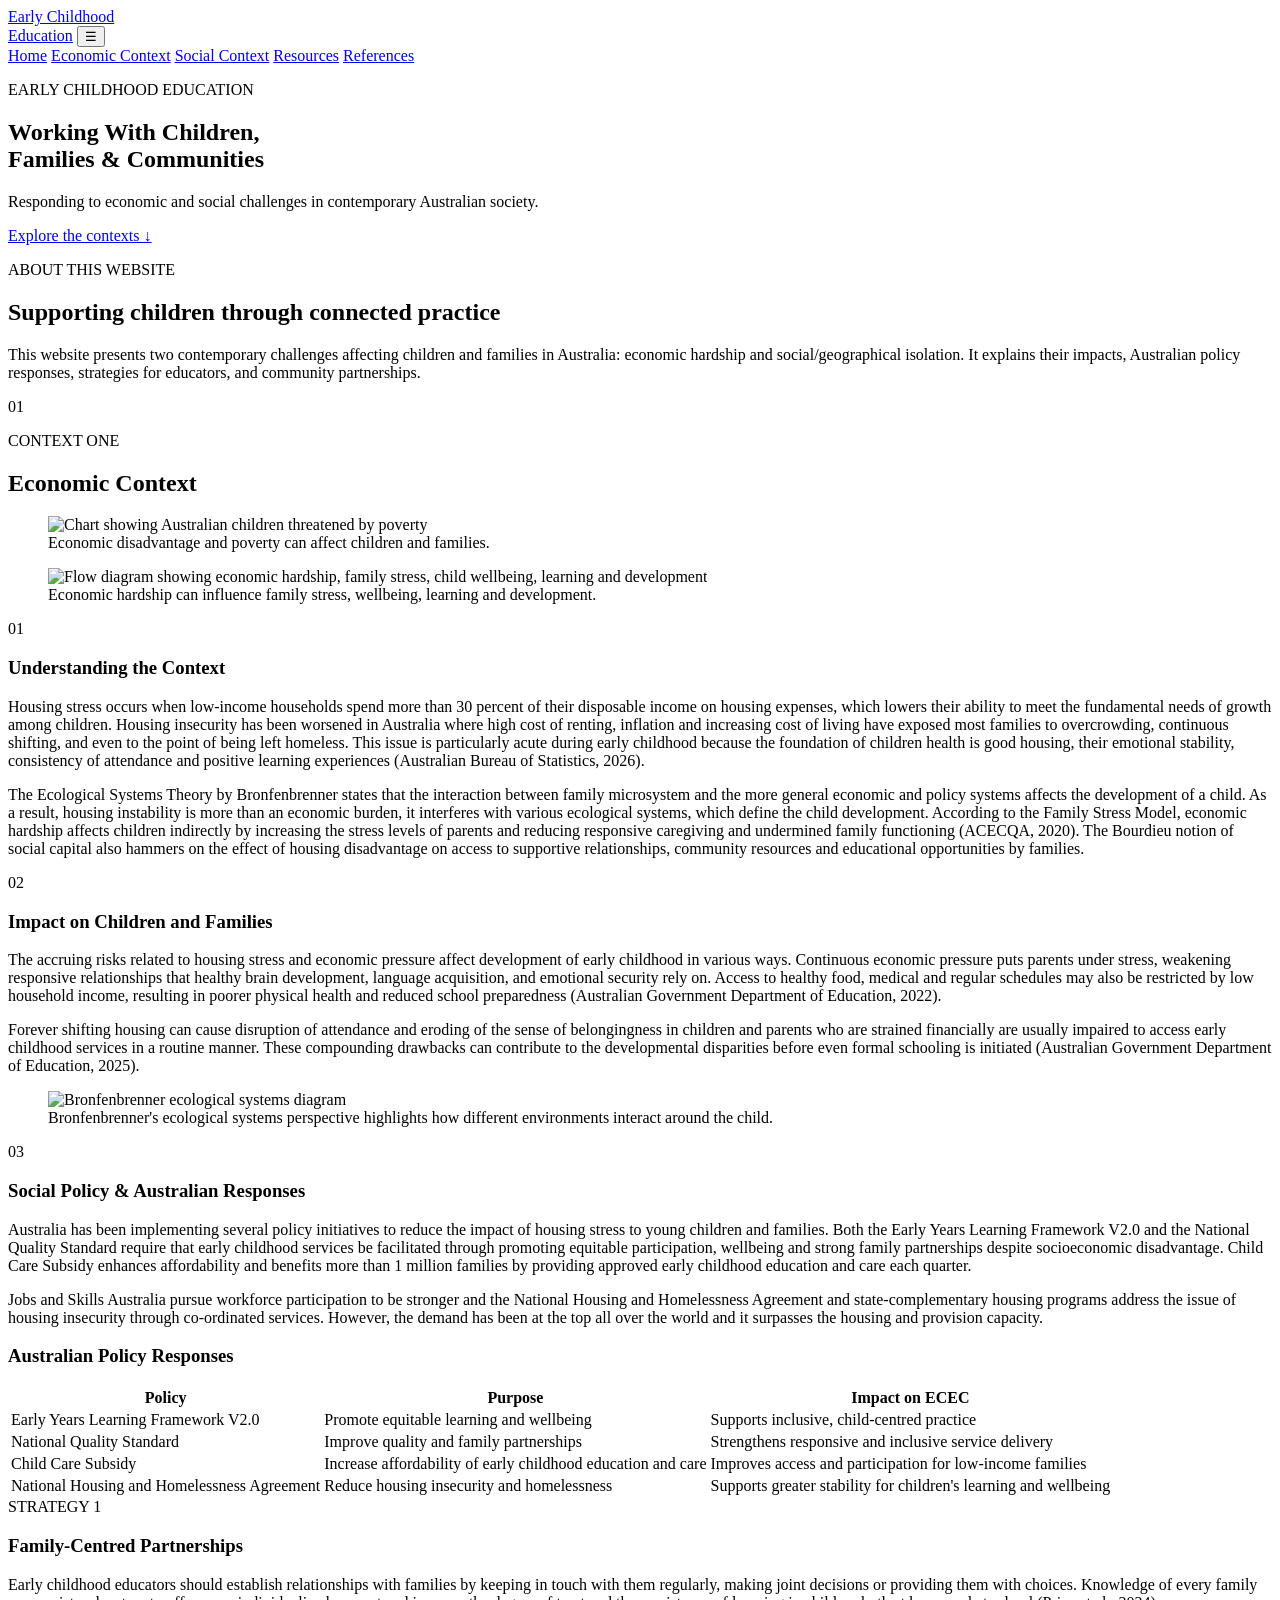
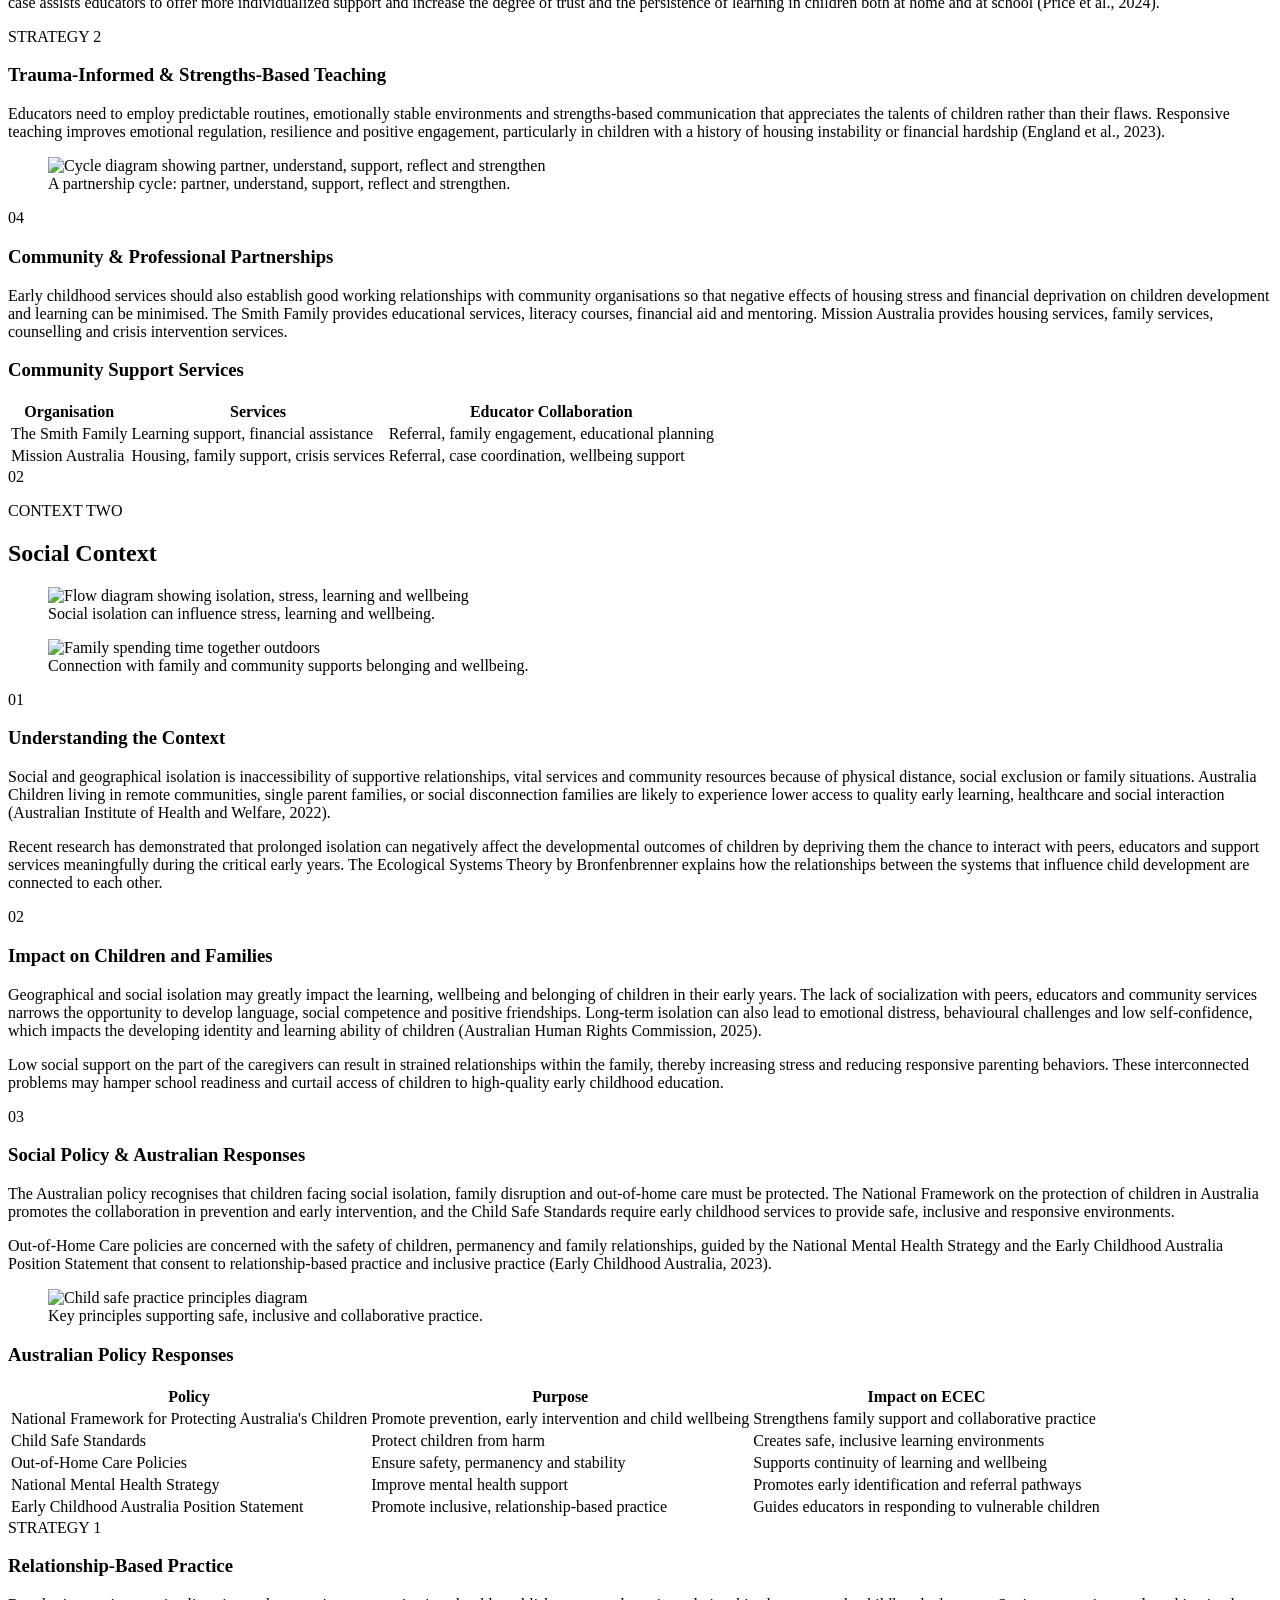
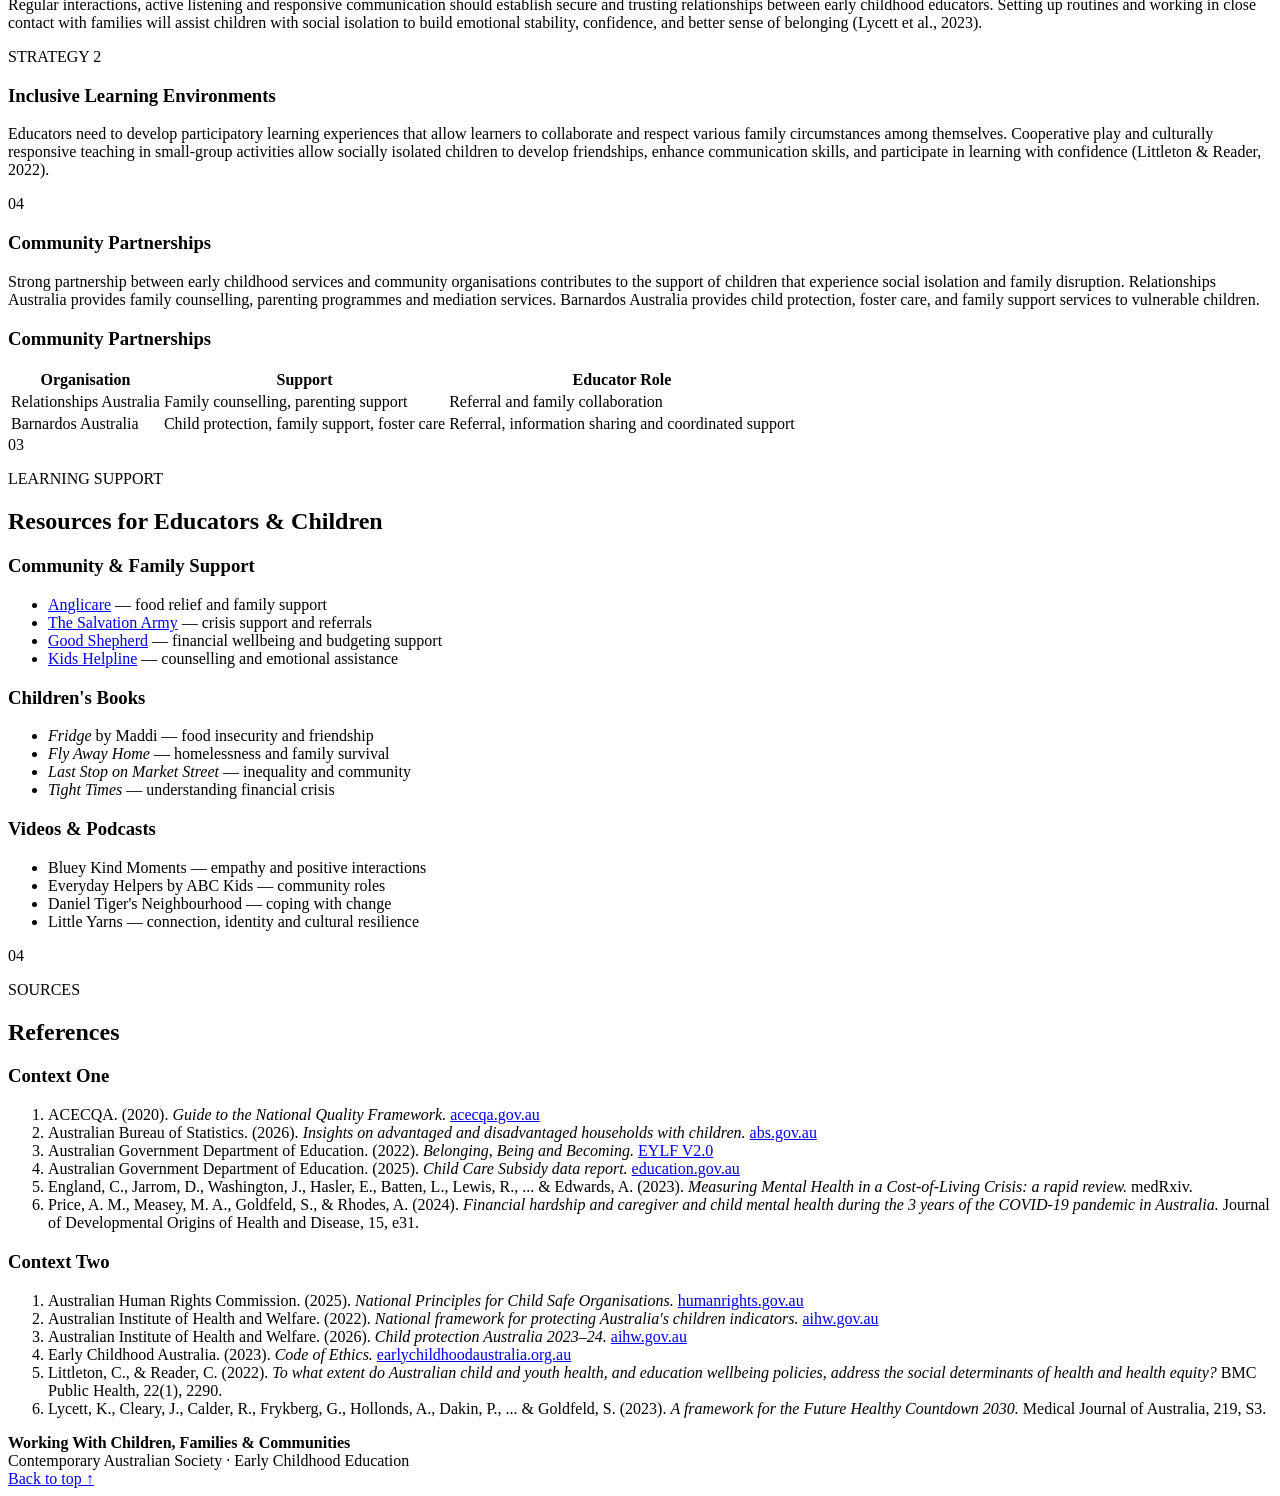
==== index.html @ 3164e2db "Rename index[1].html to index.html" ====
<!DOCTYPE html>
<html lang="en">
<head>
  <meta charset="UTF-8">
  <meta name="viewport" content="width=device-width, initial-scale=1.0">
  <title>Working With Children, Families & Communities</title>
  <link rel="preconnect" href="https://fonts.googleapis.com">
  <link rel="preconnect" href="https://fonts.gstatic.com" crossorigin>
  <link href="https://fonts.googleapis.com/css2?family=DM+Sans:wght@400;500;600;700&family=Playfair+Display:wght@600;700&display=swap" rel="stylesheet">
  <link rel="stylesheet" href="styles.css">
</head>
<body>
<header class="site-header">
  <div class="nav-wrap">
    <a class="brand" href="#home">Early Childhood<br><span>Education</span></a>
    <button class="menu-toggle" aria-label="Open menu">☰</button>
    <nav id="nav">
      <a href="#home">Home</a>
      <a href="#economic">Economic Context</a>
      <a href="#social">Social Context</a>
      <a href="#resources">Resources</a>
      <a href="#references">References</a>
    </nav>
  </div>
</header>

<main>
<section id="home" class="hero">
  <div class="hero-inner">
    <p class="eyebrow">EARLY CHILDHOOD EDUCATION</p>
    <h1>Working With Children,<br>Families & Communities</h1>
    <p class="hero-text">Responding to economic and social challenges in contemporary Australian society.</p>
    <a class="button" href="#economic">Explore the contexts ↓</a>
  </div>
</section>

<section class="intro">
  <div>
    <p class="eyebrow">ABOUT THIS WEBSITE</p>
    <h2>Supporting children through connected practice</h2>
  </div>
  <p>This website presents two contemporary challenges affecting children and families in Australia: economic hardship and social/geographical isolation. It explains their impacts, Australian policy responses, strategies for educators, and community partnerships.</p>
</section>

<section id="economic" class="content-section">
  <div class="section-heading">
    <span class="number">01</span>
    <div><p class="eyebrow">CONTEXT ONE</p><h2>Economic Context</h2></div>
  </div>

  <div class="feature">
<div class="visual-row">
    <figure><img src="images/image1.jpeg" alt="Chart showing Australian children threatened by poverty"><figcaption>Economic disadvantage and poverty can affect children and families.</figcaption></figure>
    <figure><img src="images/image2.jpeg" alt="Flow diagram showing economic hardship, family stress, child wellbeing, learning and development"><figcaption>Economic hardship can influence family stress, wellbeing, learning and development.</figcaption></figure>
  </div>

      <div class="feature-title"><span>01</span><h3>Understanding the Context</h3></div>
    <p>Housing stress occurs when low-income households spend more than 30 percent of their disposable income on housing expenses, which lowers their ability to meet the fundamental needs of growth among children. Housing insecurity has been worsened in Australia where high cost of renting, inflation and increasing cost of living have exposed most families to overcrowding, continuous shifting, and even to the point of being left homeless. This issue is particularly acute during early childhood because the foundation of children health is good housing, their emotional stability, consistency of attendance and positive learning experiences (Australian Bureau of Statistics, 2026).</p>
    <p>The Ecological Systems Theory by Bronfenbrenner states that the interaction between family microsystem and the more general economic and policy systems affects the development of a child. As a result, housing instability is more than an economic burden, it interferes with various ecological systems, which define the child development. According to the Family Stress Model, economic hardship affects children indirectly by increasing the stress levels of parents and reducing responsive caregiving and undermined family functioning (ACECQA, 2020). The Bourdieu notion of social capital also hammers on the effect of housing disadvantage on access to supportive relationships, community resources and educational opportunities by families.</p>
  </div>

  <div class="feature alt">
    <div class="feature-title"><span>02</span><h3>Impact on Children and Families</h3></div>
    <p>The accruing risks related to housing stress and economic pressure affect development of early childhood in various ways. Continuous economic pressure puts parents under stress, weakening responsive relationships that healthy brain development, language acquisition, and emotional security rely on. Access to healthy food, medical and regular schedules may also be restricted by low household income, resulting in poorer physical health and reduced school preparedness (Australian Government Department of Education, 2022).</p>
    <p>Forever shifting housing can cause disruption of attendance and eroding of the sense of belongingness in children and parents who are strained financially are usually impaired to access early childhood services in a routine manner. These compounding drawbacks can contribute to the developmental disparities before even formal schooling is initiated (Australian Government Department of Education, 2025).</p>
  </div>

  <div class="visual-single">
    <figure><img src="images/image5.jpeg" alt="Bronfenbrenner ecological systems diagram"><figcaption>Bronfenbrenner's ecological systems perspective highlights how different environments interact around the child.</figcaption></figure>
  </div>

  <div class="feature">
    <div class="feature-title"><span>03</span><h3>Social Policy & Australian Responses</h3></div>
    <p>Australia has been implementing several policy initiatives to reduce the impact of housing stress to young children and families. Both the Early Years Learning Framework V2.0 and the National Quality Standard require that early childhood services be facilitated through promoting equitable participation, wellbeing and strong family partnerships despite socioeconomic disadvantage. Child Care Subsidy enhances affordability and benefits more than 1 million families by providing approved early childhood education and care each quarter.</p>
    <p>Jobs and Skills Australia pursue workforce participation to be stronger and the National Housing and Homelessness Agreement and state-complementary housing programs address the issue of housing insecurity through co-ordinated services. However, the demand has been at the top all over the world and it surpasses the housing and provision capacity.</p>
  </div>

  <div class="table-card">
    <h3>Australian Policy Responses</h3>
    <div class="table-scroll"><table>
      <thead><tr><th>Policy</th><th>Purpose</th><th>Impact on ECEC</th></tr></thead>
      <tbody>
        <tr><td>Early Years Learning Framework V2.0</td><td>Promote equitable learning and wellbeing</td><td>Supports inclusive, child-centred practice</td></tr>
        <tr><td>National Quality Standard</td><td>Improve quality and family partnerships</td><td>Strengthens responsive and inclusive service delivery</td></tr>
        <tr><td>Child Care Subsidy</td><td>Increase affordability of early childhood education and care</td><td>Improves access and participation for low-income families</td></tr>
        <tr><td>National Housing and Homelessness Agreement</td><td>Reduce housing insecurity and homelessness</td><td>Supports greater stability for children's learning and wellbeing</td></tr>
      </tbody>
    </table></div>
  </div>

  <div class="two-col">
    <article class="mini-card">
      <span class="tag">STRATEGY 1</span><h3>Family-Centred Partnerships</h3>
      <p>Early childhood educators should establish relationships with families by keeping in touch with them regularly, making joint decisions or providing them with choices. Knowledge of every family case assists educators to offer more individualized support and increase the degree of trust and the persistence of learning in children both at home and at school (Price et al., 2024).</p>
    </article>
    <article class="mini-card">
      <span class="tag">STRATEGY 2</span><h3>Trauma-Informed & Strengths-Based Teaching</h3>
      <p>Educators need to employ predictable routines, emotionally stable environments and strengths-based communication that appreciates the talents of children rather than their flaws. Responsive teaching improves emotional regulation, resilience and positive engagement, particularly in children with a history of housing instability or financial hardship (England et al., 2023).</p>
    </article>
  </div>

  <div class="visual-single">
    <figure><img src="images/image4.jpeg" alt="Cycle diagram showing partner, understand, support, reflect and strengthen"><figcaption>A partnership cycle: partner, understand, support, reflect and strengthen.</figcaption></figure>
  </div>

  <div class="feature highlight">
    <div class="feature-title"><span>04</span><h3>Community & Professional Partnerships</h3></div>
    <p>Early childhood services should also establish good working relationships with community organisations so that negative effects of housing stress and financial deprivation on children development and learning can be minimised. The Smith Family provides educational services, literacy courses, financial aid and mentoring. Mission Australia provides housing services, family services, counselling and crisis intervention services.</p>
  </div>

  <div class="table-card">
    <h3>Community Support Services</h3>
    <div class="table-scroll"><table>
      <thead><tr><th>Organisation</th><th>Services</th><th>Educator Collaboration</th></tr></thead>
      <tbody>
        <tr><td>The Smith Family</td><td>Learning support, financial assistance</td><td>Referral, family engagement, educational planning</td></tr>
        <tr><td>Mission Australia</td><td>Housing, family support, crisis services</td><td>Referral, case coordination, wellbeing support</td></tr>
      </tbody>
    </table></div>
  </div>
</section>

<section id="social" class="content-section soft">
  <div class="section-heading">
    <span class="number">02</span>
    <div><p class="eyebrow">CONTEXT TWO</p><h2>Social Context</h2></div>
  </div>
  <div class="visual-row">
    <figure><img src="images/image6.jpeg" alt="Flow diagram showing isolation, stress, learning and wellbeing"><figcaption>Social isolation can influence stress, learning and wellbeing.</figcaption></figure>
    <figure><img src="images/image3.jpeg" alt="Family spending time together outdoors"><figcaption>Connection with family and community supports belonging and wellbeing.</figcaption></figure>
  </div>

  <div class="feature">
    <div class="feature-title"><span>01</span><h3>Understanding the Context</h3></div>
    <p>Social and geographical isolation is inaccessibility of supportive relationships, vital services and community resources because of physical distance, social exclusion or family situations. Australia Children living in remote communities, single parent families, or social disconnection families are likely to experience lower access to quality early learning, healthcare and social interaction (Australian Institute of Health and Welfare, 2022).</p>
    <p>Recent research has demonstrated that prolonged isolation can negatively affect the developmental outcomes of children by depriving them the chance to interact with peers, educators and support services meaningfully during the critical early years. The Ecological Systems Theory by Bronfenbrenner explains how the relationships between the systems that influence child development are connected to each other.</p>
  </div>

  <div class="feature alt">
    <div class="feature-title"><span>02</span><h3>Impact on Children and Families</h3></div>
    <p>Geographical and social isolation may greatly impact the learning, wellbeing and belonging of children in their early years. The lack of socialization with peers, educators and community services narrows the opportunity to develop language, social competence and positive friendships. Long-term isolation can also lead to emotional distress, behavioural challenges and low self-confidence, which impacts the developing identity and learning ability of children (Australian Human Rights Commission, 2025).</p>
    <p>Low social support on the part of the caregivers can result in strained relationships within the family, thereby increasing stress and reducing responsive parenting behaviors. These interconnected problems may hamper school readiness and curtail access of children to high-quality early childhood education.</p>
  </div>

  <div class="feature">
    <div class="feature-title"><span>03</span><h3>Social Policy & Australian Responses</h3></div>
    <p>The Australian policy recognises that children facing social isolation, family disruption and out-of-home care must be protected. The National Framework on the protection of children in Australia promotes the collaboration in prevention and early intervention, and the Child Safe Standards require early childhood services to provide safe, inclusive and responsive environments.</p>
    <p>Out-of-Home Care policies are concerned with the safety of children, permanency and family relationships, guided by the National Mental Health Strategy and the Early Childhood Australia Position Statement that consent to relationship-based practice and inclusive practice (Early Childhood Australia, 2023).</p>
  </div>

  <div class="visual-single">
    <figure><img src="images/image7.png" alt="Child safe practice principles diagram"><figcaption>Key principles supporting safe, inclusive and collaborative practice.</figcaption></figure>
  </div>

  <div class="table-card">
    <h3>Australian Policy Responses</h3>
    <div class="table-scroll"><table>
      <thead><tr><th>Policy</th><th>Purpose</th><th>Impact on ECEC</th></tr></thead>
      <tbody>
        <tr><td>National Framework for Protecting Australia's Children</td><td>Promote prevention, early intervention and child wellbeing</td><td>Strengthens family support and collaborative practice</td></tr>
        <tr><td>Child Safe Standards</td><td>Protect children from harm</td><td>Creates safe, inclusive learning environments</td></tr>
        <tr><td>Out-of-Home Care Policies</td><td>Ensure safety, permanency and stability</td><td>Supports continuity of learning and wellbeing</td></tr>
        <tr><td>National Mental Health Strategy</td><td>Improve mental health support</td><td>Promotes early identification and referral pathways</td></tr>
        <tr><td>Early Childhood Australia Position Statement</td><td>Promote inclusive, relationship-based practice</td><td>Guides educators in responding to vulnerable children</td></tr>
      </tbody>
    </table></div>
  </div>

  <div class="two-col">
    <article class="mini-card">
      <span class="tag">STRATEGY 1</span><h3>Relationship-Based Practice</h3>
      <p>Regular interactions, active listening and responsive communication should establish secure and trusting relationships between early childhood educators. Setting up routines and working in close contact with families will assist children with social isolation to build emotional stability, confidence, and better sense of belonging (Lycett et al., 2023).</p>
    </article>
    <article class="mini-card">
      <span class="tag">STRATEGY 2</span><h3>Inclusive Learning Environments</h3>
      <p>Educators need to develop participatory learning experiences that allow learners to collaborate and respect various family circumstances among themselves. Cooperative play and culturally responsive teaching in small-group activities allow socially isolated children to develop friendships, enhance communication skills, and participate in learning with confidence (Littleton & Reader, 2022).</p>
    </article>
  </div>

  <div class="feature highlight">
    <div class="feature-title"><span>04</span><h3>Community Partnerships</h3></div>
    <p>Strong partnership between early childhood services and community organisations contributes to the support of children that experience social isolation and family disruption. Relationships Australia provides family counselling, parenting programmes and mediation services. Barnardos Australia provides child protection, foster care, and family support services to vulnerable children.</p>
  </div>

  <div class="table-card">
    <h3>Community Partnerships</h3>
    <div class="table-scroll"><table>
      <thead><tr><th>Organisation</th><th>Support</th><th>Educator Role</th></tr></thead>
      <tbody>
        <tr><td>Relationships Australia</td><td>Family counselling, parenting support</td><td>Referral and family collaboration</td></tr>
        <tr><td>Barnardos Australia</td><td>Child protection, family support, foster care</td><td>Referral, information sharing and coordinated support</td></tr>
      </tbody>
    </table></div>
  </div>
</section>

<section id="resources" class="resources">
  <div class="section-heading">
    <span class="number">03</span>
    <div><p class="eyebrow">LEARNING SUPPORT</p><h2>Resources for Educators & Children</h2></div>
  </div>
  <div class="resource-grid">
    <article><h3>Community & Family Support</h3><ul>
      <li><a href="https://www.anglicare.asn.au/" target="_blank" rel="noopener">Anglicare</a> — food relief and family support</li>
      <li><a href="https://www.salvationarmy.org.au/" target="_blank" rel="noopener">The Salvation Army</a> — crisis support and referrals</li>
      <li><a href="https://goodshep.org.au/" target="_blank" rel="noopener">Good Shepherd</a> — financial wellbeing and budgeting support</li>
      <li><a href="https://kidshelpline.com.au/" target="_blank" rel="noopener">Kids Helpline</a> — counselling and emotional assistance</li>
    </ul></article>
    <article><h3>Children's Books</h3><ul>
      <li><em>Fridge</em> by Maddi — food insecurity and friendship</li>
      <li><em>Fly Away Home</em> — homelessness and family survival</li>
      <li><em>Last Stop on Market Street</em> — inequality and community</li>
      <li><em>Tight Times</em> — understanding financial crisis</li>
    </ul></article>
    <article><h3>Videos & Podcasts</h3><ul>
      <li>Bluey Kind Moments — empathy and positive interactions</li>
      <li>Everyday Helpers by ABC Kids — community roles</li>
      <li>Daniel Tiger's Neighbourhood — coping with change</li>
      <li>Little Yarns — connection, identity and cultural resilience</li>
    </ul></article>
  </div>
</section>

<section id="references" class="references">
  <div class="section-heading">
    <span class="number">04</span>
    <div><p class="eyebrow">SOURCES</p><h2>References</h2></div>
  </div>
  <div class="reference-list">
    <h3>Context One</h3>
    <ol>
      <li>ACECQA. (2020). <em>Guide to the National Quality Framework.</em> <a href="https://www.acecqa.gov.au/nqf/about/guide" target="_blank">acecqa.gov.au</a></li>
      <li>Australian Bureau of Statistics. (2026). <em>Insights on advantaged and disadvantaged households with children.</em> <a href="https://www.abs.gov.au/articles/insights-advantaged-and-disadvantaged-households-children" target="_blank">abs.gov.au</a></li>
      <li>Australian Government Department of Education. (2022). <em>Belonging, Being and Becoming.</em> <a href="https://www.acecqa.gov.au/sites/default/files/2023-01/EYLF-2022-V2.0.pdf" target="_blank">EYLF V2.0</a></li>
      <li>Australian Government Department of Education. (2025). <em>Child Care Subsidy data report.</em> <a href="https://www.education.gov.au/early-childhood/about/data-and-reports/quarterly-reports/child-care-subsidy-data-report-december-quarter-2025" target="_blank">education.gov.au</a></li>
      <li>England, C., Jarrom, D., Washington, J., Hasler, E., Batten, L., Lewis, R., ... &amp; Edwards, A. (2023). <em>Measuring Mental Health in a Cost-of-Living Crisis: a rapid review.</em> medRxiv.</li>
      <li>Price, A. M., Measey, M. A., Goldfeld, S., &amp; Rhodes, A. (2024). <em>Financial hardship and caregiver and child mental health during the 3 years of the COVID-19 pandemic in Australia.</em> Journal of Developmental Origins of Health and Disease, 15, e31.</li>
    </ol>
    <h3>Context Two</h3>
    <ol>
      <li>Australian Human Rights Commission. (2025). <em>National Principles for Child Safe Organisations.</em> <a href="https://humanrights.gov.au/__data/assets/file/0022/57532/National-Principles-for-Child-Safe-Organisations.pdf" target="_blank">humanrights.gov.au</a></li>
      <li>Australian Institute of Health and Welfare. (2022). <em>National framework for protecting Australia's children indicators.</em> <a href="https://www.aihw.gov.au/reports/child-protection/nfpac/contents/national-standards-indicators-data-visualisations" target="_blank">aihw.gov.au</a></li>
      <li>Australian Institute of Health and Welfare. (2026). <em>Child protection Australia 2023–24.</em> <a href="https://www.aihw.gov.au/reports/child-protection/child-protection-australia-2023-24/contents/child-protection-system-in-australia" target="_blank">aihw.gov.au</a></li>
      <li>Early Childhood Australia. (2023). <em>Code of Ethics.</em> <a href="https://www.earlychildhoodaustralia.org.au/advocacy/eca-code-of-ethics/" target="_blank">earlychildhoodaustralia.org.au</a></li>
      <li>Littleton, C., &amp; Reader, C. (2022). <em>To what extent do Australian child and youth health, and education wellbeing policies, address the social determinants of health and health equity?</em> BMC Public Health, 22(1), 2290.</li>
      <li>Lycett, K., Cleary, J., Calder, R., Frykberg, G., Hollonds, A., Dakin, P., ... &amp; Goldfeld, S. (2023). <em>A framework for the Future Healthy Countdown 2030.</em> Medical Journal of Australia, 219, S3.</li>
    </ol>
  </div>
</section>
</main>

<footer>
  <div><strong>Working With Children, Families & Communities</strong><br><span>Contemporary Australian Society · Early Childhood Education</span></div>
  <a href="#home">Back to top ↑</a>
</footer>
<script src="script.js"></script>
</body>
</html>
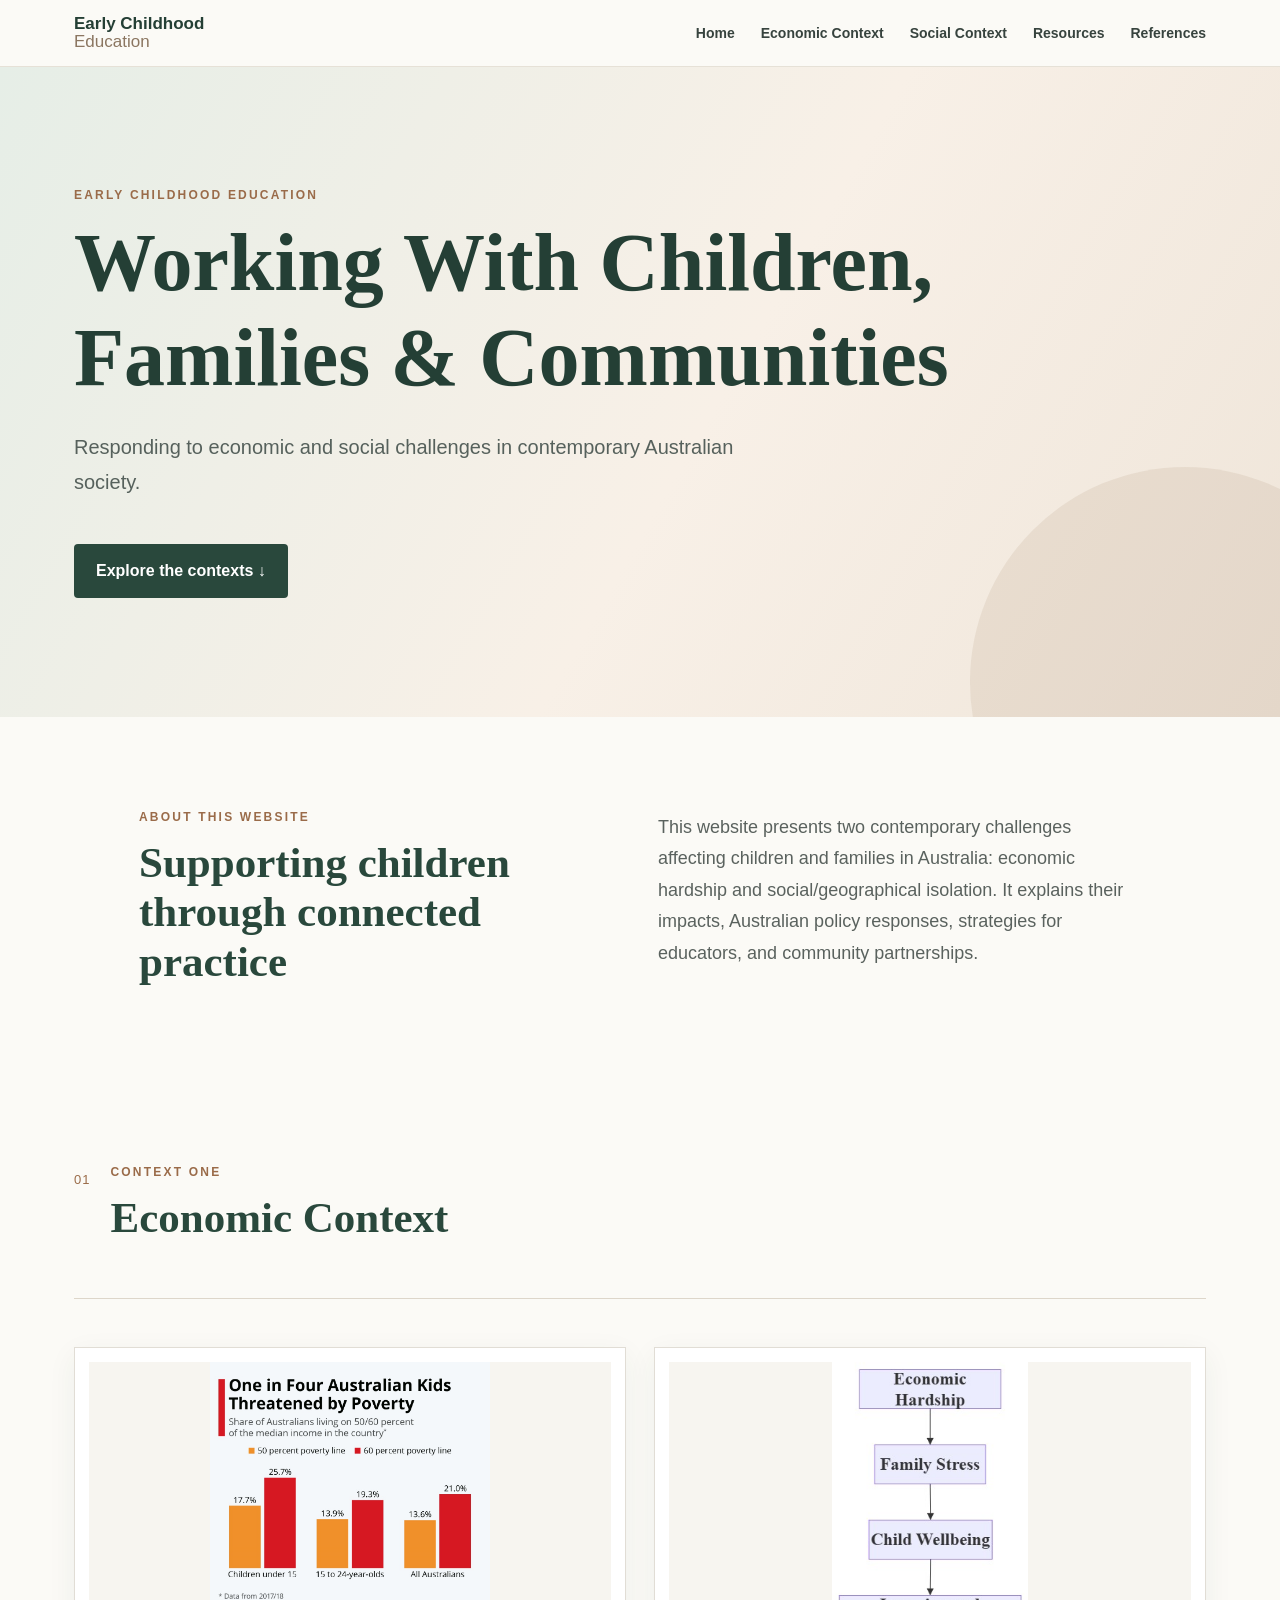
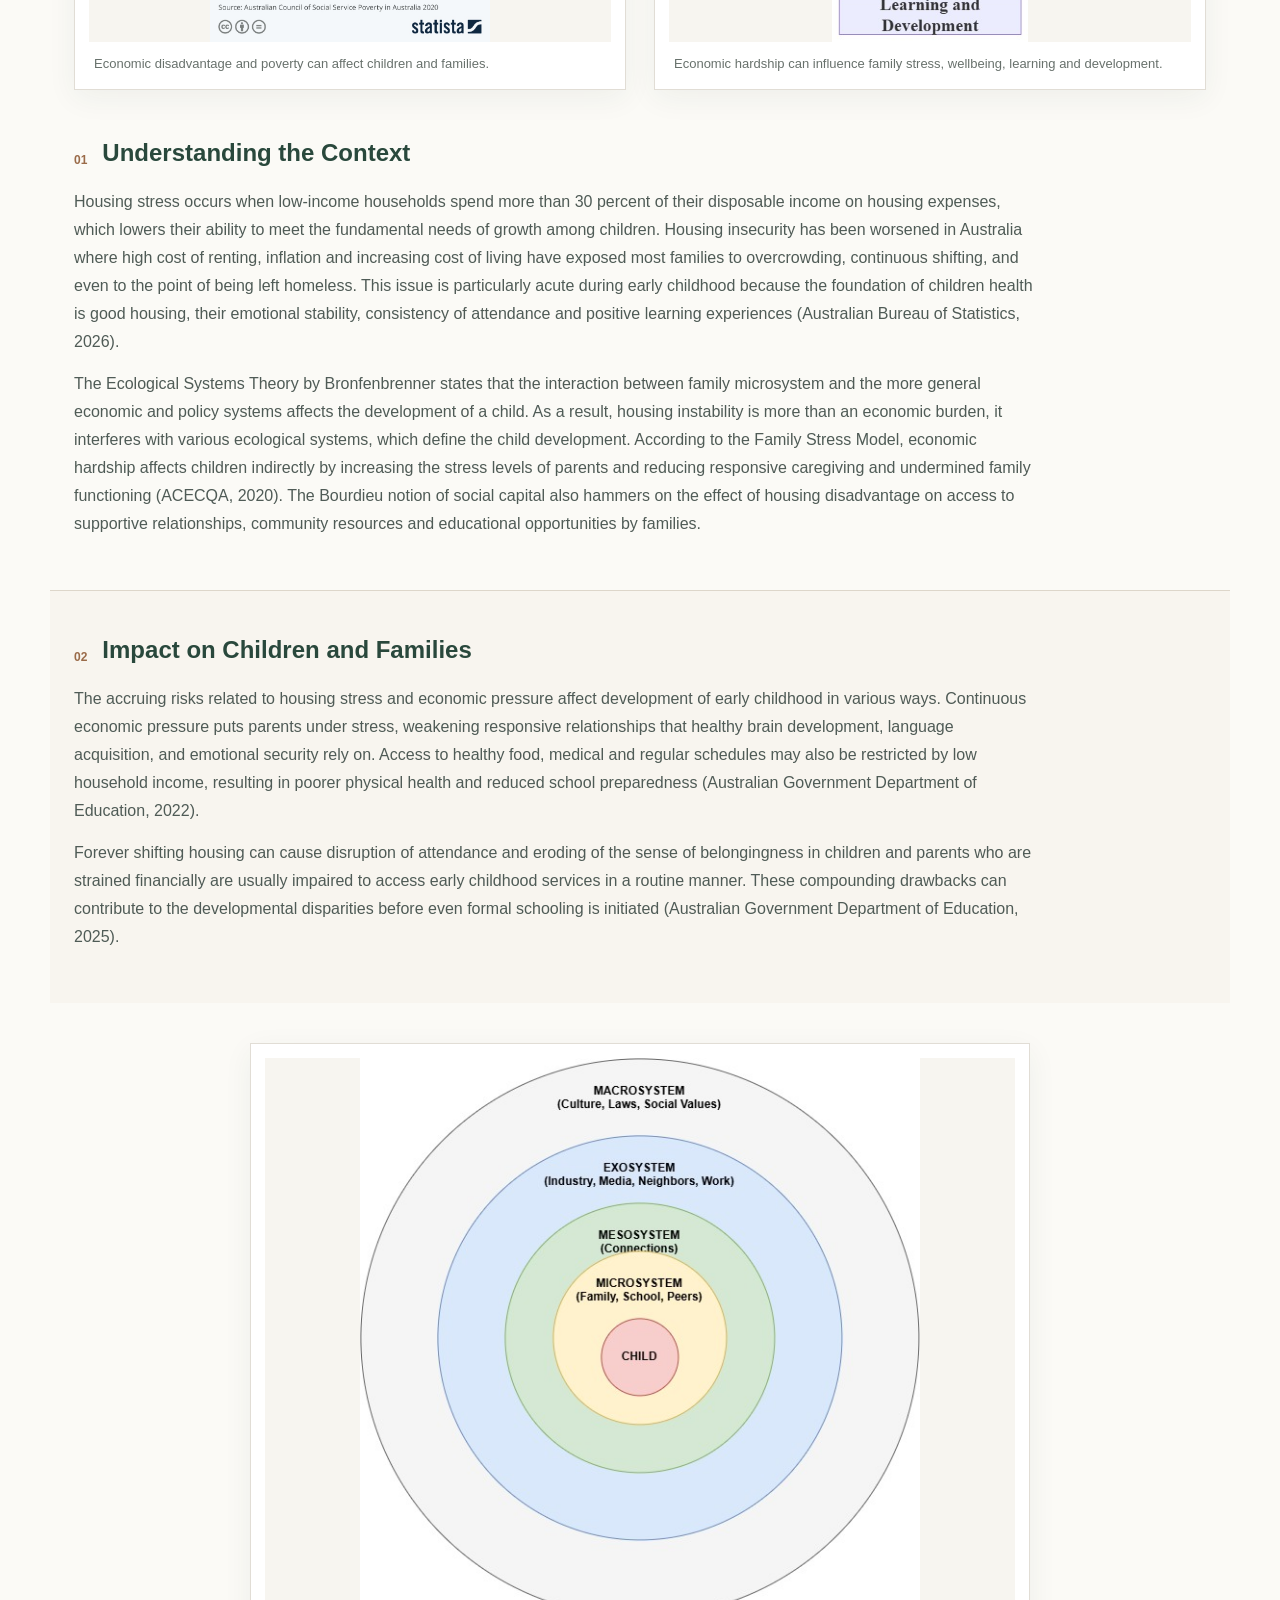
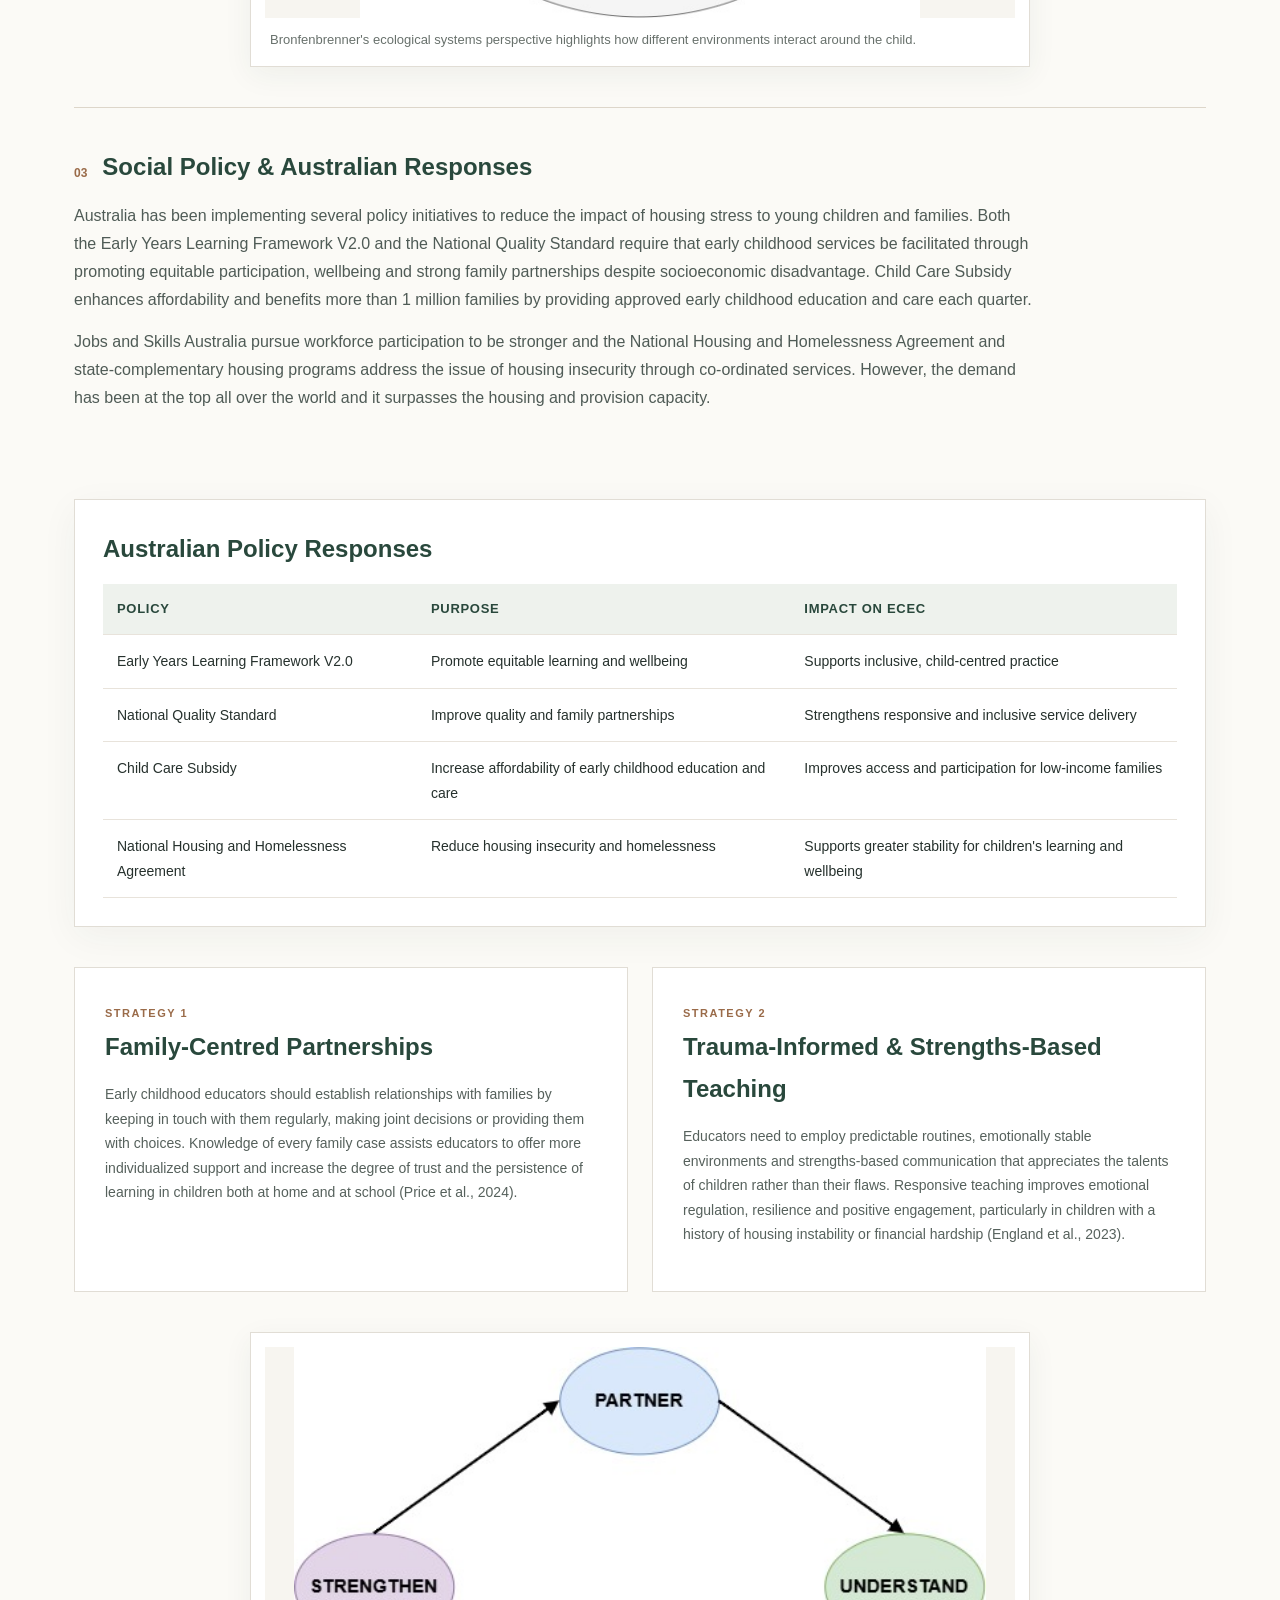
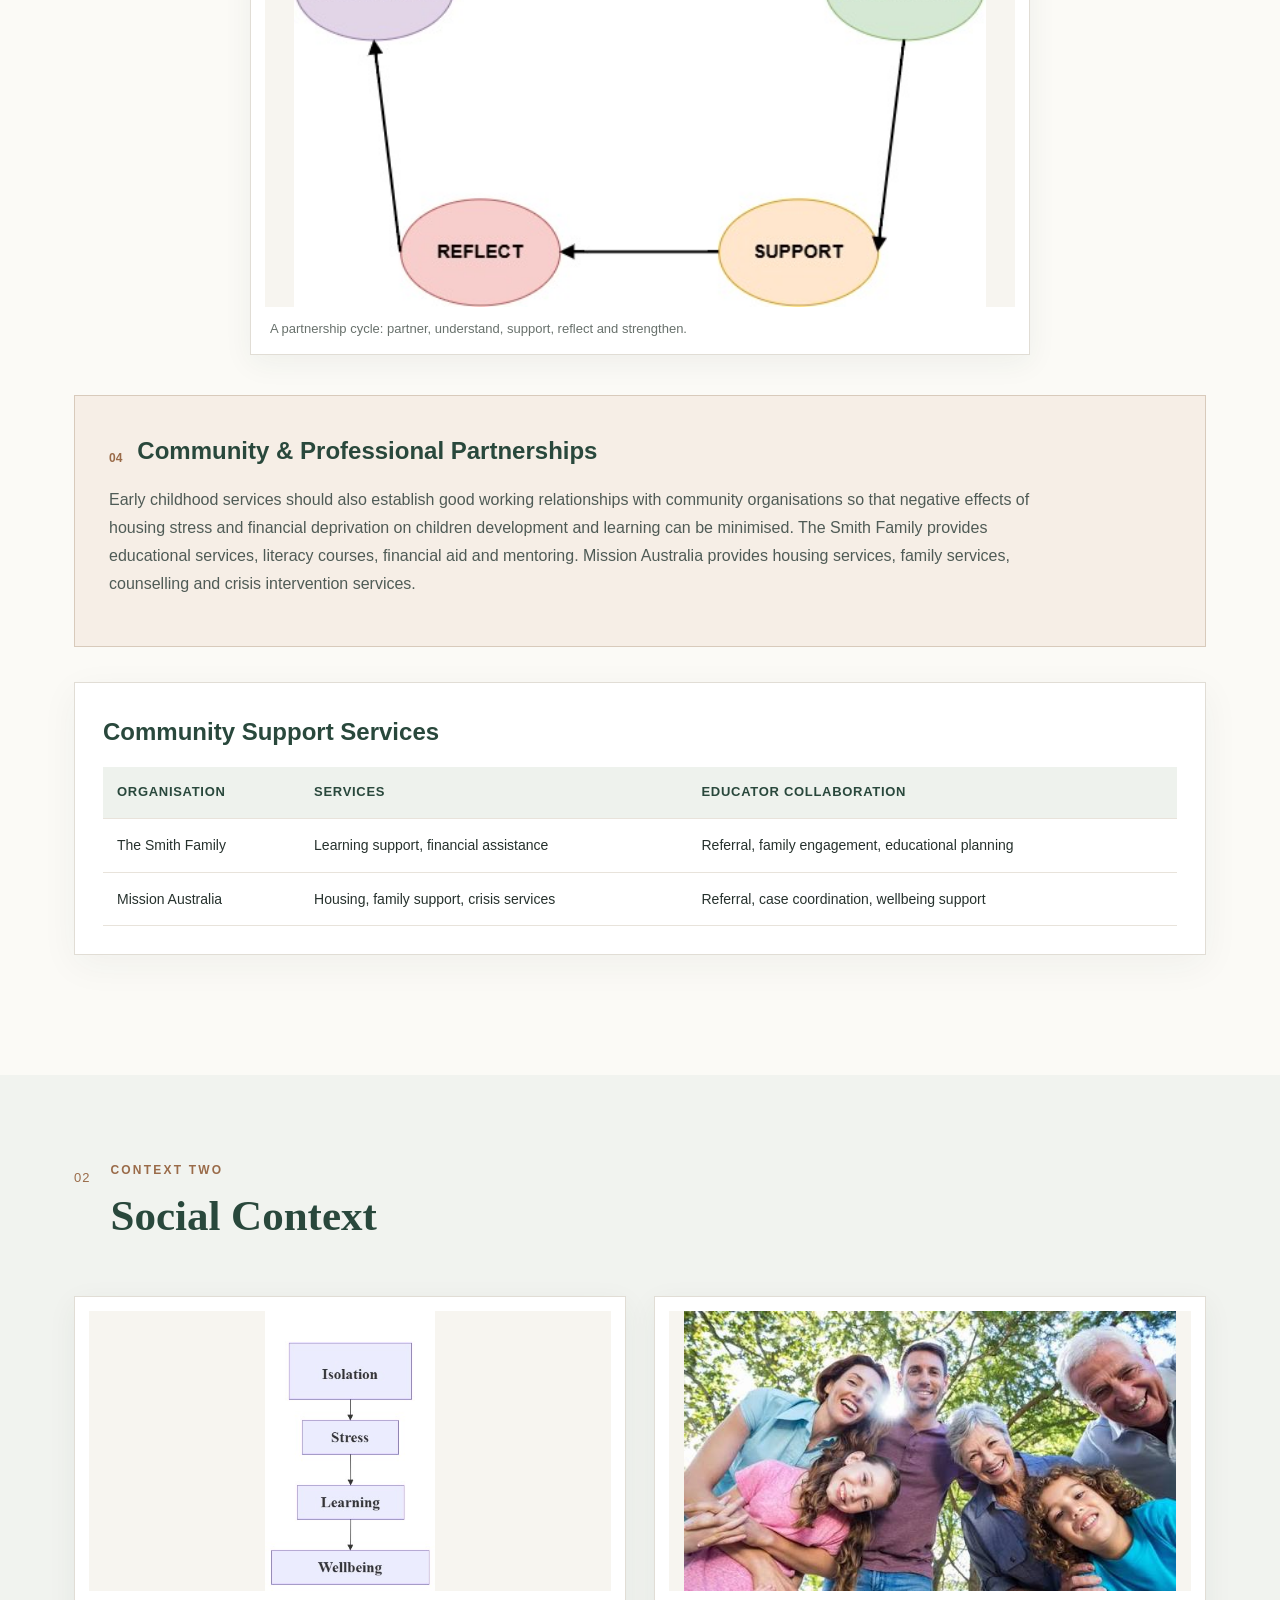
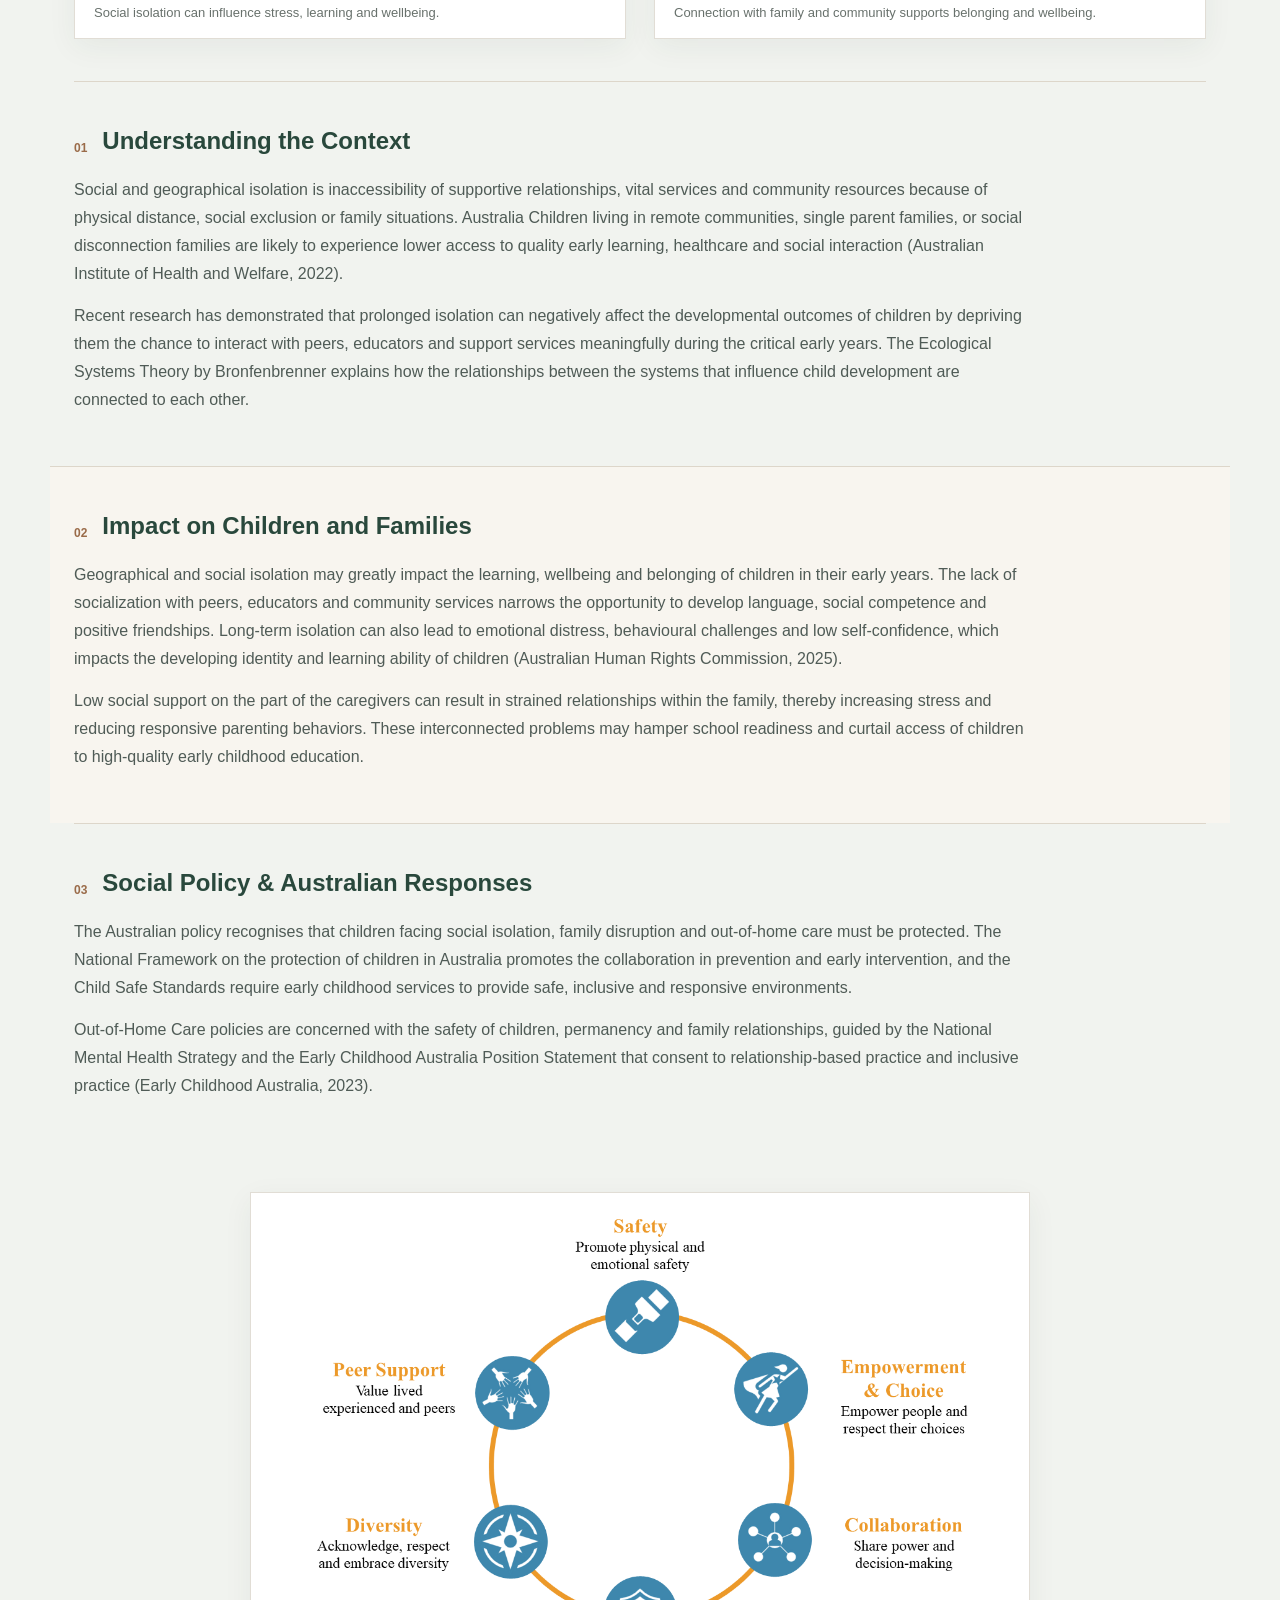
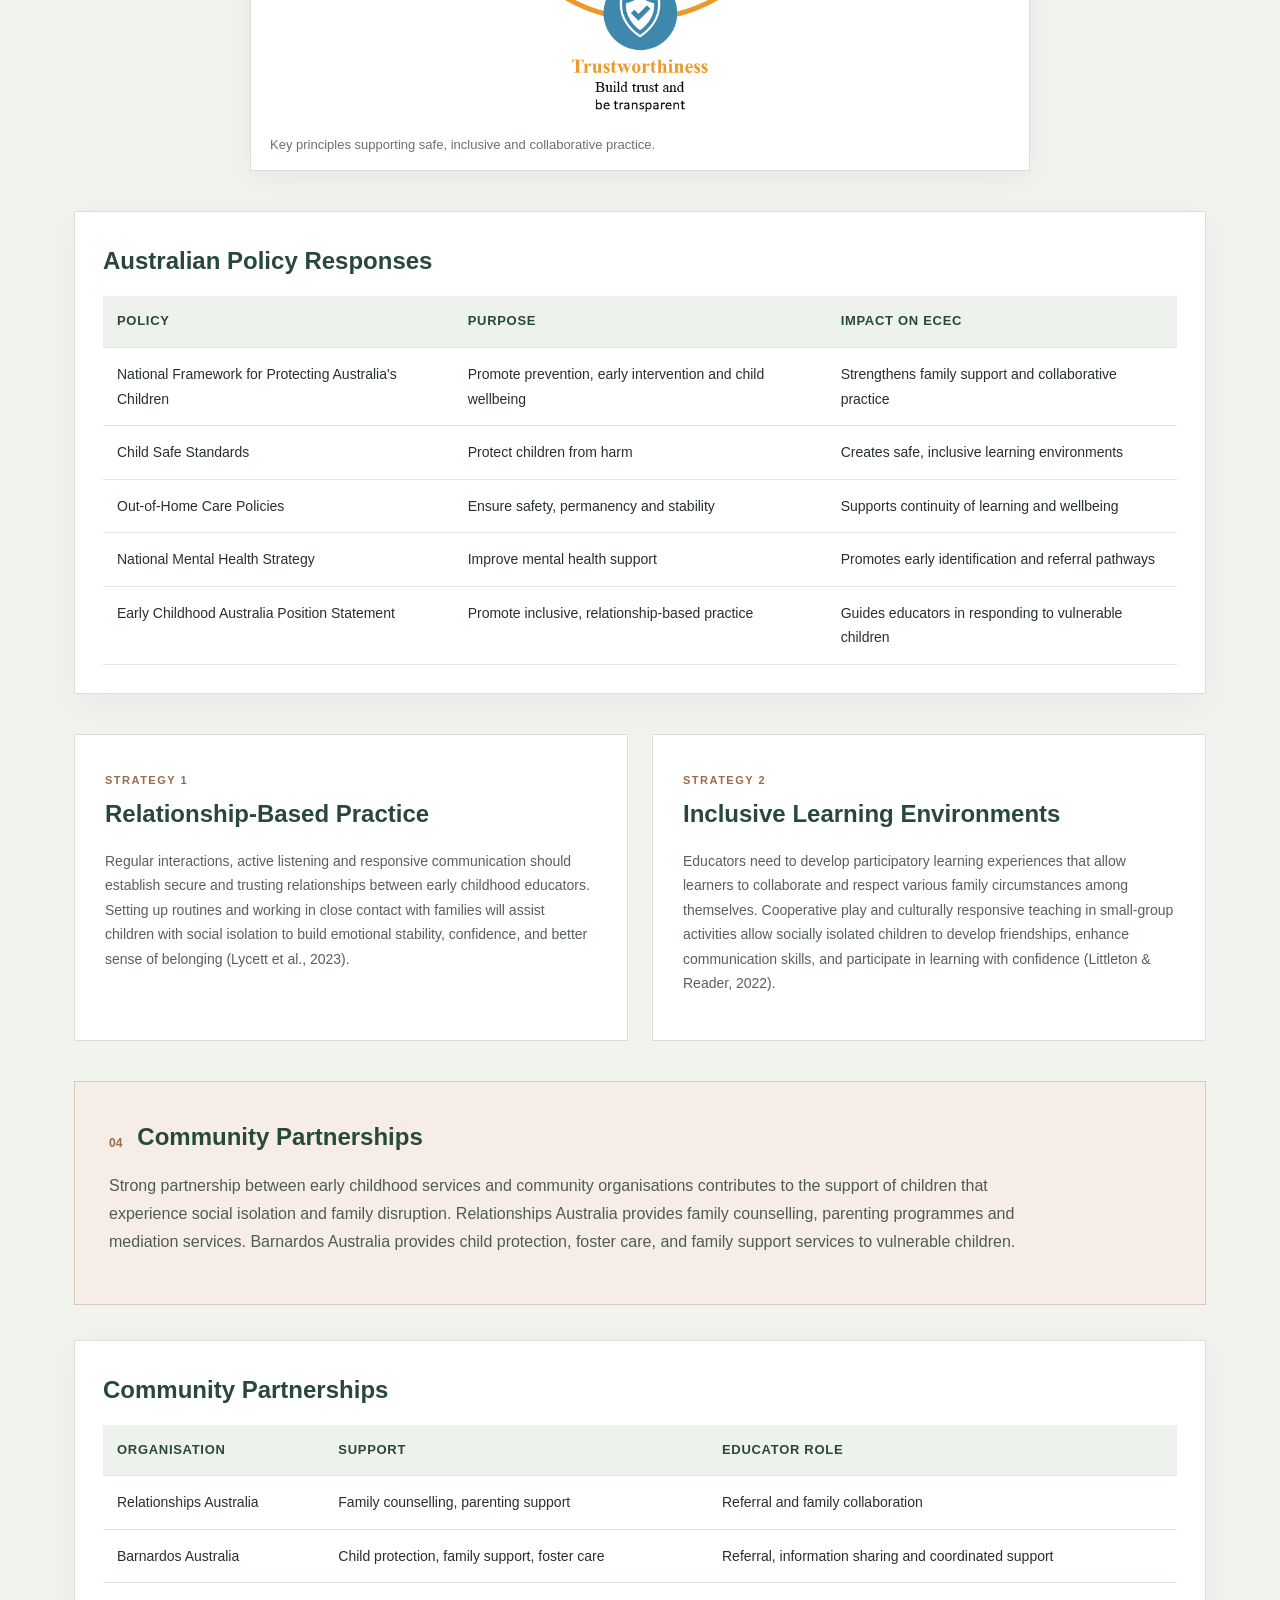
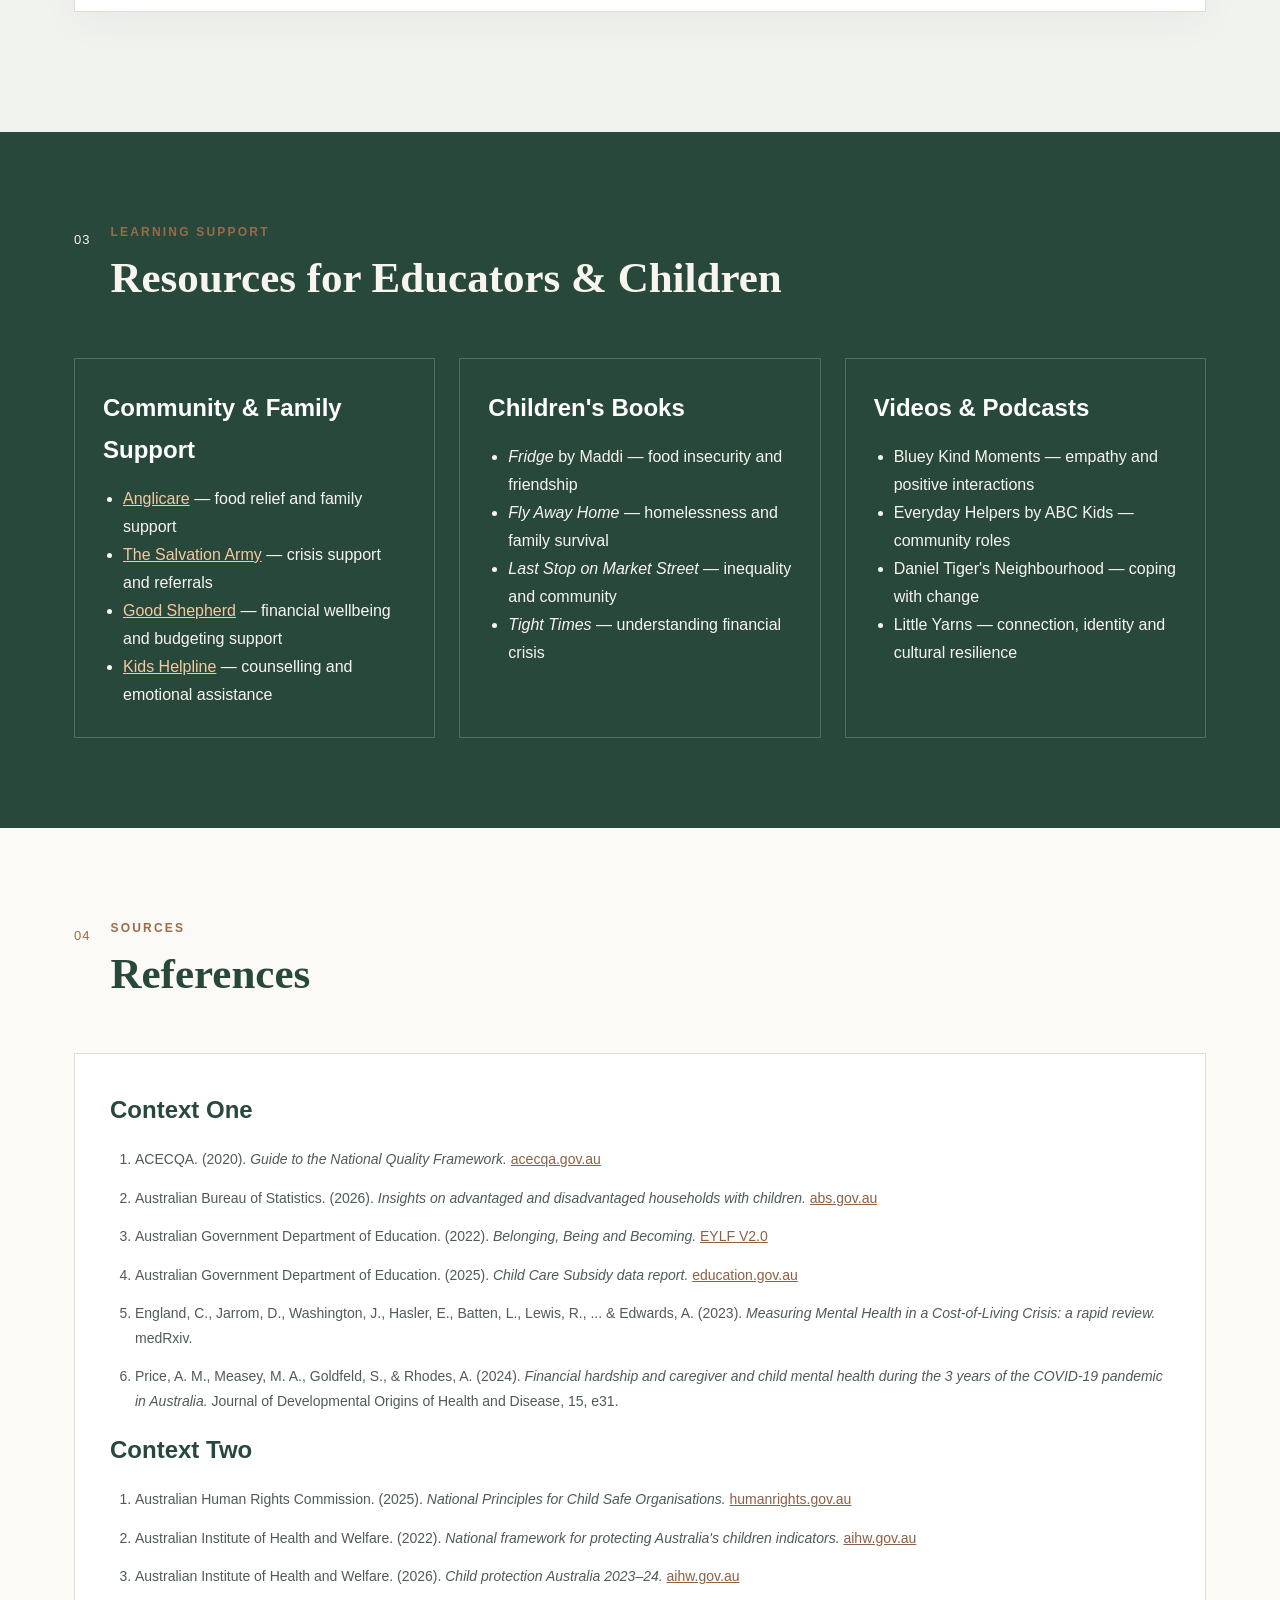
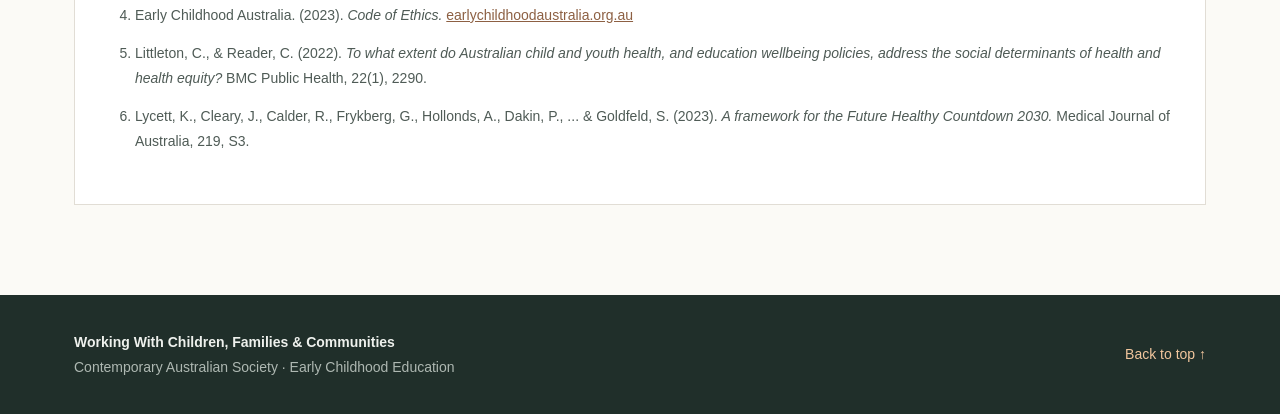
==== commit 1151f677: "Fix image source paths in index.html" ====
--- a/index.html
+++ b/index.html
@@ -50,8 +50,8 @@
 
   <div class="feature">
 <div class="visual-row">
-    <figure><img src="images/image1.jpeg" alt="Chart showing Australian children threatened by poverty"><figcaption>Economic disadvantage and poverty can affect children and families.</figcaption></figure>
-    <figure><img src="images/image2.jpeg" alt="Flow diagram showing economic hardship, family stress, child wellbeing, learning and development"><figcaption>Economic hardship can influence family stress, wellbeing, learning and development.</figcaption></figure>
+    <figure><img src="image1.jpeg" alt="Chart showing Australian children threatened by poverty"><figcaption>Economic disadvantage and poverty can affect children and families.</figcaption></figure>
+    <figure><img src="image2.jpeg" alt="Flow diagram showing economic hardship, family stress, child wellbeing, learning and development"><figcaption>Economic hardship can influence family stress, wellbeing, learning and development.</figcaption></figure>
   </div>
 
       <div class="feature-title"><span>01</span><h3>Understanding the Context</h3></div>
@@ -66,7 +66,7 @@
   </div>
 
   <div class="visual-single">
-    <figure><img src="images/image5.jpeg" alt="Bronfenbrenner ecological systems diagram"><figcaption>Bronfenbrenner's ecological systems perspective highlights how different environments interact around the child.</figcaption></figure>
+    <figure><img src="image5.jpeg" alt="Bronfenbrenner ecological systems diagram"><figcaption>Bronfenbrenner's ecological systems perspective highlights how different environments interact around the child.</figcaption></figure>
   </div>
 
   <div class="feature">
@@ -100,7 +100,7 @@
   </div>
 
   <div class="visual-single">
-    <figure><img src="images/image4.jpeg" alt="Cycle diagram showing partner, understand, support, reflect and strengthen"><figcaption>A partnership cycle: partner, understand, support, reflect and strengthen.</figcaption></figure>
+    <figure><img src="image4.jpeg" alt="Cycle diagram showing partner, understand, support, reflect and strengthen"><figcaption>A partnership cycle: partner, understand, support, reflect and strengthen.</figcaption></figure>
   </div>
 
   <div class="feature highlight">
@@ -126,8 +126,8 @@
     <div><p class="eyebrow">CONTEXT TWO</p><h2>Social Context</h2></div>
   </div>
   <div class="visual-row">
-    <figure><img src="images/image6.jpeg" alt="Flow diagram showing isolation, stress, learning and wellbeing"><figcaption>Social isolation can influence stress, learning and wellbeing.</figcaption></figure>
-    <figure><img src="images/image3.jpeg" alt="Family spending time together outdoors"><figcaption>Connection with family and community supports belonging and wellbeing.</figcaption></figure>
+    <figure><img src="image6.jpeg" alt="Flow diagram showing isolation, stress, learning and wellbeing"><figcaption>Social isolation can influence stress, learning and wellbeing.</figcaption></figure>
+    <figure><img src="image3.jpeg" alt="Family spending time together outdoors"><figcaption>Connection with family and community supports belonging and wellbeing.</figcaption></figure>
   </div>
 
   <div class="feature">
@@ -149,7 +149,7 @@
   </div>
 
   <div class="visual-single">
-    <figure><img src="images/image7.png" alt="Child safe practice principles diagram"><figcaption>Key principles supporting safe, inclusive and collaborative practice.</figcaption></figure>
+    <figure><img src="image7.png" alt="Child safe practice principles diagram"><figcaption>Key principles supporting safe, inclusive and collaborative practice.</figcaption></figure>
   </div>
 
   <div class="table-card">
--- a/styles.css
+++ b/styles.css
@@ -0,0 +1,18 @@
+*{box-sizing:border-box}html{scroll-behavior:smooth}body{margin:0;font-family:"DM Sans",Arial,sans-serif;color:#26312d;background:#fbfaf6;line-height:1.75}.site-header{position:sticky;top:0;z-index:10;background:rgba(251,250,246,.94);backdrop-filter:blur(12px);border-bottom:1px solid #e6e1d7}.nav-wrap{max-width:1180px;margin:auto;display:flex;align-items:center;justify-content:space-between;padding:15px 24px}.brand{font-weight:700;line-height:1.05;color:#243f35;text-decoration:none;font-size:17px}.brand span{font-weight:400;color:#8b7661}.site-header nav{display:flex;gap:26px;align-items:center}.site-header nav a{color:#37433e;text-decoration:none;font-size:14px;font-weight:600}.site-header nav a:hover{color:#9b6b48}.menu-toggle{display:none;border:0;background:none;font-size:24px}.hero{min-height:650px;display:flex;align-items:center;background:linear-gradient(120deg,#e6eee7 0%,#f8f0e7 55%,#efe5d9 100%);position:relative;overflow:hidden}.hero:after{content:"";position:absolute;width:430px;height:430px;border-radius:50%;right:-120px;bottom:-180px;background:rgba(154,126,97,.13)}.hero-inner{max-width:1180px;width:100%;margin:auto;padding:90px 24px}.eyebrow{font-size:12px;letter-spacing:2.2px;font-weight:700;color:#9a6b49;margin:0 0 10px}.hero h1,h2{font-family:"Playfair Display",Georgia,serif;line-height:1.15}.hero h1{font-size:clamp(45px,7vw,82px);max-width:900px;margin:10px 0 25px;color:#243f35}.hero-text{font-size:20px;max-width:700px;color:#56615c}.button{display:inline-block;margin-top:24px;background:#29483c;color:#fff;text-decoration:none;padding:13px 22px;border-radius:4px;font-weight:700}.intro{max-width:1050px;margin:0 auto;padding:90px 24px;display:grid;grid-template-columns:1fr 1.1fr;gap:80px}.intro h2,.section-heading h2{font-size:43px;margin:0;color:#29483c}.intro>p{font-size:18px;color:#5a625e;margin-top:5px}.content-section{max-width:1180px;margin:auto;padding:85px 24px}.soft{background:#f1f3ef;max-width:none;padding-left:max(24px,calc((100vw - 1132px)/2));padding-right:max(24px,calc((100vw - 1132px)/2))}.section-heading{display:flex;gap:20px;align-items:flex-start;margin-bottom:55px}.number{font-size:13px;letter-spacing:1px;color:#9a6b49;padding-top:7px}.feature{border-top:1px solid #ddd6ca;padding:38px 0}.feature.alt{background:#f8f5ef;margin-left:-24px;margin-right:-24px;padding-left:24px;padding-right:24px}.feature.highlight{border:1px solid #d8cabb;background:#f6eee6;padding:34px;margin-top:35px}.feature-title{display:flex;align-items:center;gap:15px}.feature-title span{font-size:12px;color:#9a6b49;font-weight:700}.feature h3,.table-card h3,.mini-card h3,.resource-grid h3,.reference-list h3{margin:0 0 14px;font-size:24px;color:#29483c}.feature p{max-width:960px;margin:0 0 14px;color:#4f5b56}.table-card{background:#fff;border:1px solid #e1ddd5;padding:28px;margin:35px 0;box-shadow:0 10px 35px rgba(40,60,50,.05)}.table-scroll{overflow-x:auto}table{width:100%;border-collapse:collapse;min-width:720px}th,td{text-align:left;padding:14px;border-bottom:1px solid #e8e3db;vertical-align:top}th{background:#eef2ed;color:#29483c;font-size:13px;text-transform:uppercase;letter-spacing:.7px}td{font-size:14px}.two-col{display:grid;grid-template-columns:1fr 1fr;gap:24px;margin:40px 0}.mini-card{background:#fff;padding:30px;border:1px solid #e1ddd5}.mini-card p{font-size:14px;color:#56615c}.tag{font-size:11px;letter-spacing:1.5px;color:#9a6b49;font-weight:700}.resources{background:#29483c;color:#f8f5ef;padding:90px max(24px,calc((100vw - 1132px)/2))}.resources .section-heading h2,.resources .number{color:#f8f5ef}.resource-grid{display:grid;grid-template-columns:repeat(3,1fr);gap:24px}.resource-grid article{border:1px solid rgba(255,255,255,.2);padding:28px}.resource-grid h3{color:#fff}.resource-grid ul{margin:0;padding-left:20px}.resource-grid a{color:#f4c99e}.references{max-width:1180px;margin:auto;padding:90px 24px}.reference-list{background:#fff;border:1px solid #e1ddd5;padding:35px}.reference-list ol{padding-left:25px}.reference-list li{margin:0 0 14px;color:#4f5b56;font-size:14px}.reference-list a{color:#8d6043}footer{background:#202f2a;color:#eef1ed;padding:35px max(24px,calc((100vw - 1132px)/2));display:flex;justify-content:space-between;gap:20px;align-items:center;font-size:14px}footer span{color:#aeb8b2}footer a{color:#f2c79e;text-decoration:none}@media(max-width:800px){.site-header nav{display:none;position:absolute;left:0;right:0;top:69px;background:#fbfaf6;padding:18px 24px;border-bottom:1px solid #e6e1d7;flex-direction:column;align-items:flex-start}.site-header nav.open{display:flex}.menu-toggle{display:block}.hero{min-height:560px}.intro,.two-col,.resource-grid{grid-template-columns:1fr;gap:30px}.intro{padding:65px 24px}.content-section,.references{padding-top:65px;padding-bottom:65px}.soft{padding-left:24px;padding-right:24px}.section-heading h2,.intro h2{font-size:36px}.hero h1{font-size:47px}.resources{padding-top:65px;padding-bottom:65px}footer{flex-direction:column;align-items:flex-start}}
+/* Images from the original assignment document */
+.visual-row{display:grid;grid-template-columns:1fr 1fr;gap:28px;margin:10px 0 42px}
+.visual-row figure,.visual-single figure{margin:0;background:#fff;border:1px solid #e1ddd5;padding:14px;box-shadow:0 8px 28px rgba(40,60,50,.06)}
+.visual-row img{width:100%;height:280px;object-fit:contain;background:#f7f5f0;display:block}
+.visual-single{max-width:780px;margin:40px auto}
+.visual-single img{width:100%;max-height:560px;object-fit:contain;background:#f7f5f0;display:block}
+figure figcaption{font-size:13px;line-height:1.5;color:#68716c;padding:12px 5px 2px}
+@media(max-width:800px){.visual-row{grid-template-columns:1fr}.visual-row img{height:auto;max-height:420px}}
+
+/* Images from the original assignment document */
+.visual-row{display:grid;grid-template-columns:1fr 1fr;gap:28px;margin:10px 0 42px}
+.visual-row figure,.visual-single figure{margin:0;background:#fff;border:1px solid #e1ddd5;padding:14px;box-shadow:0 8px 28px rgba(40,60,50,.06)}
+.visual-row img{width:100%;height:280px;object-fit:contain;background:#f7f5f0;display:block}
+.visual-single{max-width:780px;margin:40px auto}
+.visual-single img{width:100%;max-height:560px;object-fit:contain;background:#f7f5f0;display:block}
+figure figcaption{font-size:13px;line-height:1.5;color:#68716c;padding:12px 5px 2px}
+@media(max-width:800px){.visual-row{grid-template-columns:1fr}.visual-row img{height:auto;max-height:420px}}
